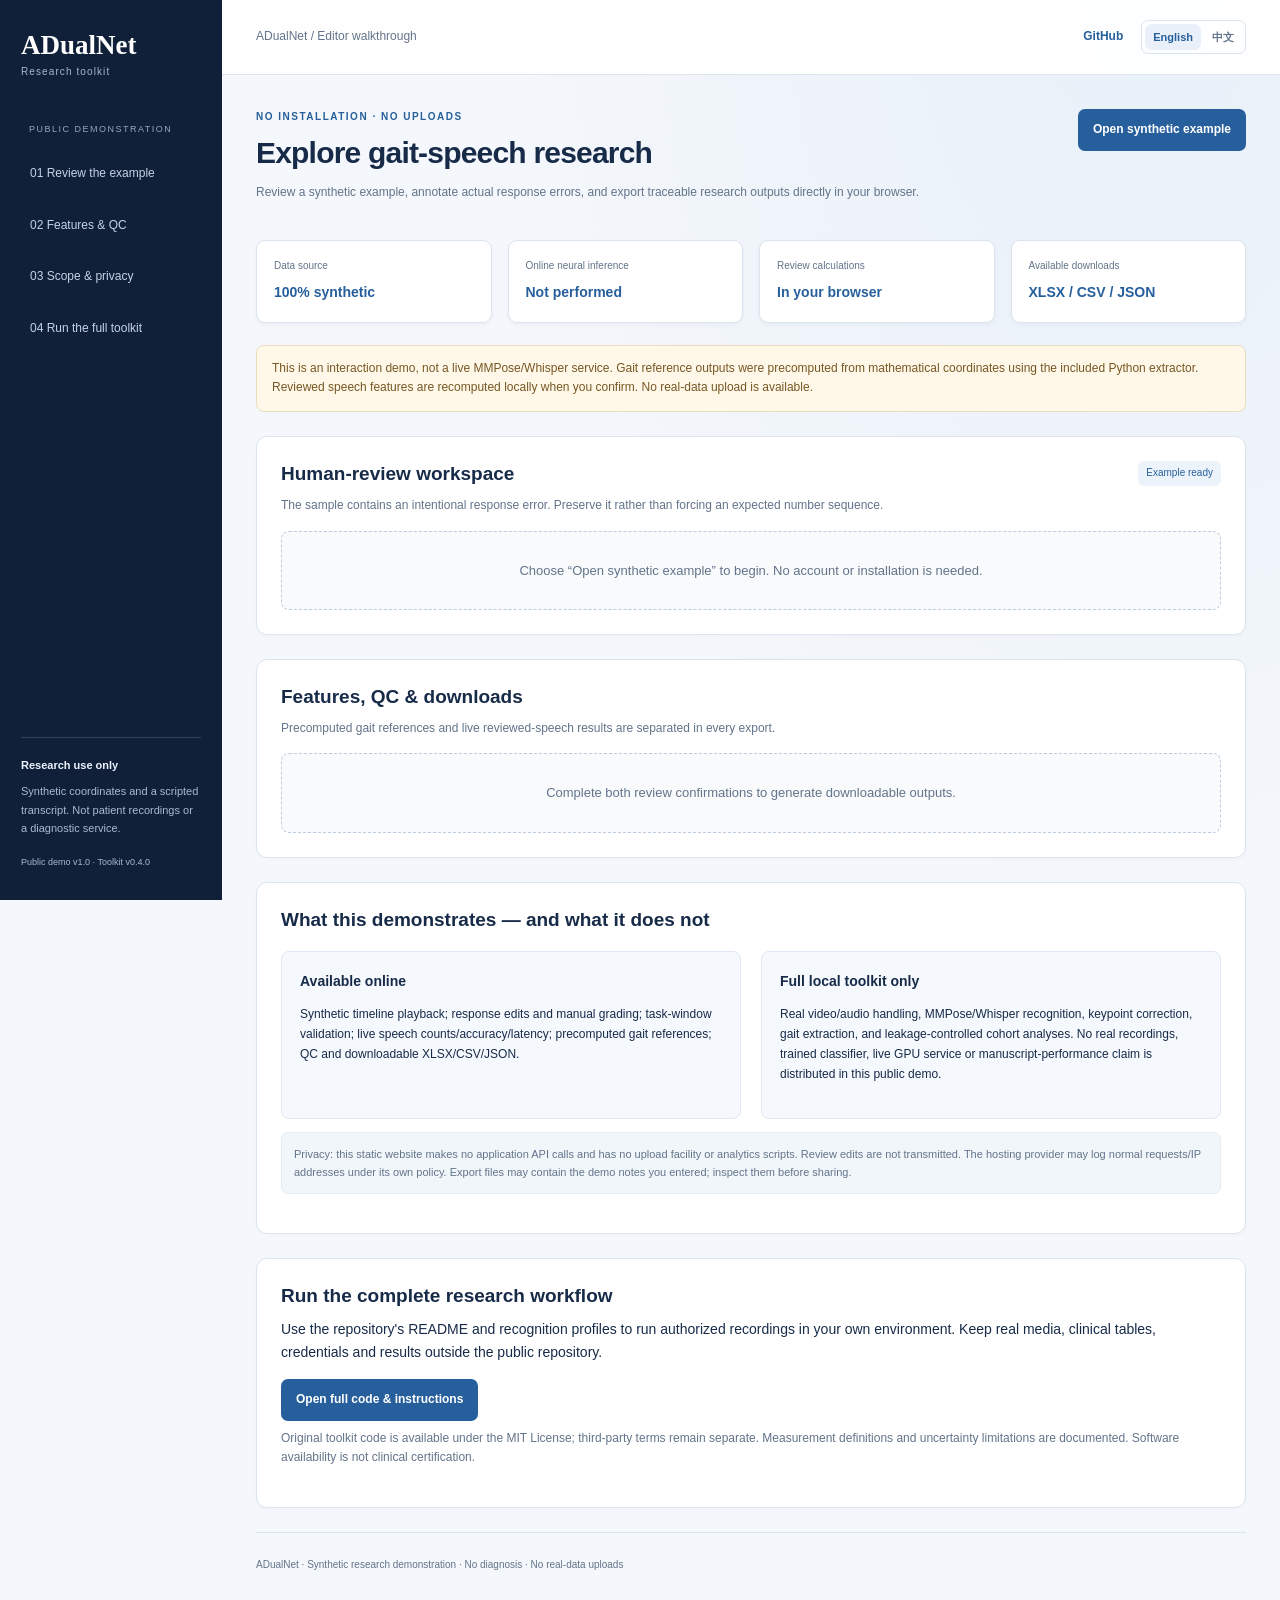
==== public_demo/index.html @ ec8fc20e "Publish ADualNet toolkit, synthetic web demo and MIT license" ====
<!doctype html>
<html lang="en">
<head>
<meta charset="utf-8"><meta name="viewport" content="width=device-width,initial-scale=1">
<meta name="description" content="ADualNet browser-only synthetic gait-speech review demonstration. No patient data, uploads or live neural inference.">
<meta http-equiv="Content-Security-Policy" content="default-src 'self'; script-src 'self'; style-src 'self'; connect-src 'none'; img-src 'self' data: blob:; media-src 'self' blob:; object-src 'none'; base-uri 'none'; form-action 'none'">
<meta name="referrer" content="no-referrer">
<title>ADualNet | Interactive Research Demo</title>
<link rel="stylesheet" href="./assets/demo.css?v=0.4.0">
</head>
<body>
<aside><a class="brand" href="#top">ADualNet<span>Research toolkit</span></a><div class="nav-caption" data-en="PUBLIC DEMONSTRATION" data-zh="公开在线演示">PUBLIC DEMONSTRATION</div>
<nav><a href="#review" data-en="01  Review the example" data-zh="01  核查示例">01  Review the example</a><a href="#results" data-en="02  Features & QC" data-zh="02  特征与 QC">02  Features & QC</a><a href="#scope" data-en="03  Scope & privacy" data-zh="03  范围与隐私">03  Scope & privacy</a><a href="#install" data-en="04  Run the full toolkit" data-zh="04  运行完整工具">04  Run the full toolkit</a></nav>
<div class="aside-note"><strong data-en="Research use only" data-zh="仅供科研">Research use only</strong><p data-en="Synthetic coordinates and a scripted transcript. Not patient recordings or a diagnostic service." data-zh="使用合成坐标与编写的转录脚本，不含患者录像，也不是诊断服务。">Synthetic coordinates and a scripted transcript. Not patient recordings or a diagnostic service.</p><small>Public demo v1.0 · Toolkit v0.4.0</small></div></aside>
<div class="shell" id="top"><header><span data-en="ADualNet / Editor walkthrough" data-zh="ADualNet / 编辑试用">ADualNet / Editor walkthrough</span><div class="header-actions"><a href="https://github.com/ran4love/gait-speech-analysis" target="_blank" rel="noopener noreferrer">GitHub</a><div class="languages"><button id="lang-en" type="button" aria-pressed="true">English</button><button id="lang-zh" type="button" aria-pressed="false">中文</button></div></div></header>
<main><div class="page-heading"><div><div class="eyebrow" data-en="NO INSTALLATION · NO UPLOADS" data-zh="无需安装 · 不上传数据">NO INSTALLATION · NO UPLOADS</div><h1 data-en="Explore gait-speech research" data-zh="体验步态与语音研究流程">Explore gait-speech research</h1><p data-en="Review a synthetic example, annotate actual response errors, and export traceable research outputs directly in your browser." data-zh="核查合成示例、标注回答错误，并直接在浏览器中导出可追溯的研究结果。">Review a synthetic example, annotate actual response errors, and export traceable research outputs directly in your browser.</p></div><button id="open-demo" type="button" data-en="Open synthetic example" data-zh="打开合成示例">Open synthetic example</button></div>
<div class="summary"><div><small data-en="Data source" data-zh="数据来源">Data source</small><strong data-en="100% synthetic" data-zh="100% 合成">100% synthetic</strong></div><div><small data-en="Online neural inference" data-zh="在线神经网络推理">Online neural inference</small><strong data-en="Not performed" data-zh="未执行">Not performed</strong></div><div><small data-en="Review calculations" data-zh="核查计算">Review calculations</small><strong data-en="In your browser" data-zh="在本浏览器中">In your browser</strong></div><div><small data-en="Available downloads" data-zh="下载格式">Available downloads</small><strong>XLSX / CSV / JSON</strong></div></div>
<div class="notice" data-en="This is an interaction demo, not a live MMPose/Whisper service. Gait reference outputs were precomputed from mathematical coordinates using the included Python extractor. Reviewed speech features are recomputed locally when you confirm. No real-data upload is available." data-zh="这是交互演示，不是实时 MMPose/Whisper 服务。步态参考结果由随附 Python 提取器针对数学合成坐标预计算；人工核查后的语音特征在确认时于本地浏览器重算。不提供真实数据上传。">This is an interaction demo, not a live MMPose/Whisper service. Gait reference outputs were precomputed from mathematical coordinates using the included Python extractor. Reviewed speech features are recomputed locally when you confirm. No real-data upload is available.</div>
<section id="review"><div class="section-head"><div><h2 data-en="Human-review workspace" data-zh="人工核查工作区">Human-review workspace</h2><p data-en="The sample contains an intentional response error. Preserve it rather than forcing an expected number sequence." data-zh="示例包含一次有意设置的回答错误。请保留真实错误，不要强制改成预期数列。">The sample contains an intentional response error. Preserve it rather than forcing an expected number sequence.</p></div><span id="review-state" role="status"></span></div>
<div id="review-placeholder" class="empty" data-en="Choose “Open synthetic example” to begin. No account or installation is needed." data-zh="点击“打开合成示例”开始，无需账户或安装。">Choose “Open synthetic example” to begin. No account or installation is needed.</div>
<div id="workspace" class="review-grid" hidden><div><h3 data-en="1. Inspect the synthetic motion" data-zh="1. 查看合成运动">1. Inspect the synthetic motion</h3><canvas id="pose-view" width="640" height="360" role="img" aria-label="Synthetic stick-figure animation with COCO-17 keypoints"></canvas><div class="playback"><button type="button" id="play" class="secondary" data-en="Play / pause" data-zh="播放 / 暂停">Play / pause</button><button type="button" id="back" class="secondary" data-en="−1 frame" data-zh="前一帧">−1 frame</button><button type="button" id="next" class="secondary" data-en="+1 frame" data-zh="后一帧">+1 frame</button><output id="clock"></output></div><label for="timeline" data-en="Synthetic timeline (seconds)" data-zh="合成时间轴（秒）">Synthetic timeline (seconds)</label><input id="timeline" type="range" min="0" max="11.9666666667" step="0.0333333333" value="0">
<div class="subtle" data-en="Illustrative animation, not recorded video or audio. One fixed synthetic track; gait window is fixed at 0–12 s. Keypoint editing and real recognition are available in the local toolkit, not in this public demo." data-zh="这是示意动画，不是真人录像或录音。仅一个固定合成轨迹；步态时间窗固定为 0–12 秒。关键点修正和真实识别需使用本地完整工具，公开演示不提供。">Illustrative animation, not recorded video or audio. One fixed synthetic track; gait window is fixed at 0–12 s. Keypoint editing and real recognition are available in the local toolkit, not in this public demo.</div>
<dl class="sample-details"><div><dt data-en="Example ID" data-zh="示例编号">Example ID</dt><dd>SYNTHETIC_PUBLIC_001</dd></div><div><dt data-en="Frames / rate" data-zh="帧数 / 帧率">Frames / rate</dt><dd>360 / 30 fps</dd></div><div><dt data-en="Scripted transcript" data-zh="编写的转录脚本">Scripted transcript</dt><dd>93 86 78 71</dd></div><div><dt data-en="Known distance" data-zh="实测距离">Known distance</dt><dd data-en="Not provided; no metric speed" data-zh="未提供，不计算米制速度">Not provided; no metric speed</dd></div></dl>
<label for="reviewer" data-en="Reviewer code (use a fictional code, not identifying information)" data-zh="核查者代码（请用虚构代码，不填写身份信息）">Reviewer code (use a fictional code, not identifying information)</label><input id="reviewer" type="text" maxlength="80" autocomplete="off" placeholder="DEMO_REVIEWER">
<label for="notes" data-en="Review notes (demo text only)" data-zh="核查备注（仅填写演示内容）">Review notes (demo text only)</label><textarea id="notes" maxlength="3000"></textarea>
<div class="privacy-inline" data-en="No patient data should be entered here. Edits stay in this tab's memory and are cleared on reload unless you download them. Language choice alone may be saved locally." data-zh="请勿输入患者数据。编辑内容仅保存在当前标签页内存中；刷新会清除，请先下载。只有语言偏好可能保存在本机。">No patient data should be entered here. Edits stay in this tab's memory and are cleared on reload unless you download them. Language choice alone may be saved locally.</div></div>
<div><h3 data-en="2. Review each participant response" data-zh="2. 逐条核对回答">2. Review each participant response</h3><p class="muted" data-en="A token is not necessarily one response. Edit, include/exclude, add or remove rows; explicitly grade every included response." data-zh="一个词不一定等于一次回答。可编辑、计入/排除、增删行；每个计入的回答均须明确评分。">A token is not necessarily one response. Edit, include/exclude, add or remove rows; explicitly grade every included response.</p>
<div class="two-fields"><div><label for="task-start" data-en="Speech task start (s)" data-zh="语音任务开始（秒）">Speech task start (s)</label><input id="task-start" type="number" min="0" max="12" step="0.01" value="0"></div><div><label for="task-end" data-en="Speech task end (s)" data-zh="语音任务结束（秒）">Speech task end (s)</label><input id="task-end" type="number" min="0" max="12" step="0.01" value="12"></div></div>
<label for="transcript" data-en="Corrected transcript (audit note; counts use response rows below)" data-zh="修正转录（仅为审计注释；计数使用下方回答行）">Corrected transcript (audit note; counts use response rows below)</label><textarea id="transcript" maxlength="3000"></textarea>
<div class="table-scroll"><table><thead><tr><th data-en="Include" data-zh="计入">Include</th><th data-en="Onset (s)" data-zh="起始秒">Onset (s)</th><th data-en="Response" data-zh="回答">Response</th><th data-en="Correctness" data-zh="正确性">Correctness</th><th data-en="Action" data-zh="操作">Action</th></tr></thead><tbody id="responses"></tbody></table></div>
<button id="add-response" type="button" class="secondary" data-en="Add a response" data-zh="增加回答">Add a response</button>
<label for="scoring-rule" data-en="Scoring rule (required)" data-zh="正确性规则（必填）">Scoring rule (required)</label><textarea id="scoring-rule" maxlength="3000"></textarea><details class="rule-help"><summary data-en="Example scoring convention" data-zh="评分规则示例">Example scoring convention</summary><p data-en="Starting at 100, judge each subtraction by seven relative to the preceding answer. In this scripted example 93 and 86 are correct, 78 is incorrect, and 71 follows 78 by seven. This is an example convention, not a mandatory clinical scoring rule." data-zh="从 100 开始，按前一次回答逐次减七：本脚本中 93、86 正确，78 错误，71 相对 78 减七为正确。这仅是演示约定，不是强制临床评分规则。">Starting at 100, judge each subtraction by seven relative to the preceding answer. In this scripted example 93 and 86 are correct, 78 is incorrect, and 71 follows 78 by seven. This is an example convention, not a mandatory clinical scoring rule.</p></details>
<label class="check"><input id="gait-confirm" type="checkbox"><span data-en="I reviewed the synthetic pose/timeline and understand that gait outputs are fixed, precomputed experimental references, not validated physiological measurements." data-zh="我已核对合成姿态与时间轴，并理解步态结果是固定预计算的实验性参考，不是经验证的生理测量。">I reviewed the synthetic pose/timeline and understand that gait outputs are fixed, precomputed experimental references, not validated physiological measurements.</span></label>
<label class="check"><input id="speech-confirm" type="checkbox"><span data-en="I reviewed task timing, response rows and correctness, and recorded the scoring rule." data-zh="我已核对任务时窗、回答行及正确性，并记录评分规则。">I reviewed task timing, response rows and correctness, and recorded the scoring rule.</span></label>
<div class="actions"><button id="generate" type="button" data-en="Confirm & generate demo outputs" data-zh="确认并生成演示结果">Confirm & generate demo outputs</button><button id="draft" type="button" class="secondary" data-en="Download review draft JSON" data-zh="下载核查草稿 JSON">Download review draft JSON</button></div><p id="review-message" role="status"></p></div></div></section>
<section id="results"><div class="section-head"><div><h2 data-en="Features, QC & downloads" data-zh="特征、QC 与下载">Features, QC & downloads</h2><p data-en="Precomputed gait references and live reviewed-speech results are separated in every export." data-zh="每份导出均区分预计算步态参考和实时重算的人工核查语音结果。">Precomputed gait references and live reviewed-speech results are separated in every export.</p></div></div><div id="results-empty" class="empty" data-en="Complete both review confirmations to generate downloadable outputs." data-zh="完成两项核查确认后可生成和下载结果。">Complete both review confirmations to generate downloadable outputs.</div>
<div id="result-content" hidden><div id="metric-summary" class="metric-summary"></div><p class="notice" data-en="Three contact-phase fields remain missing. Pixel-space displacement is not metric step length. Software QC or human confirmation does not establish clinical validity. No classifier is fitted or used here." data-zh="三项足接触相位指标保持缺失。像素位移不是米制步长。软件 QC 或人工确认不代表临床有效性。这里不拟合或调用分类器。">Three contact-phase fields remain missing. Pixel-space displacement is not metric step length. Software QC or human confirmation does not establish clinical validity. No classifier is fitted or used here.</p><div class="actions"><button id="download-xlsx" type="button" data-en="Download XLSX" data-zh="下载 XLSX">Download XLSX</button><button id="download-csv" type="button" class="secondary" data-en="Download feature CSV" data-zh="下载特征 CSV">Download feature CSV</button><button id="download-json" type="button" class="secondary" data-en="Download provenance JSON" data-zh="下载溯源 JSON">Download provenance JSON</button></div><div class="table-scroll"><table><thead><tr><th data-en="Domain" data-zh="特征域">Domain</th><th>Feature</th><th data-en="Value" data-zh="数值">Value</th><th data-en="Unit" data-zh="单位">Unit</th><th data-en="Source / status" data-zh="来源 / 状态">Source / status</th></tr></thead><tbody id="feature-rows"></tbody></table></div><details><summary data-en="QC and provenance" data-zh="QC 与溯源">QC and provenance</summary><pre id="qc-json"></pre></details></div></section>
<section id="scope"><h2 data-en="What this demonstrates — and what it does not" data-zh="演示了什么，以及没有演示什么">What this demonstrates — and what it does not</h2><div class="scope-grid"><article><h3 data-en="Available online" data-zh="在线可操作">Available online</h3><p data-en="Synthetic timeline playback; response edits and manual grading; task-window validation; live speech counts/accuracy/latency; precomputed gait references; QC and downloadable XLSX/CSV/JSON." data-zh="合成时间轴回放、回答编辑与人工评分、任务时窗校验、实时语音计数/正确率/延迟、预计算步态参考、QC 与 XLSX/CSV/JSON 下载。">Synthetic timeline playback; response edits and manual grading; task-window validation; live speech counts/accuracy/latency; precomputed gait references; QC and downloadable XLSX/CSV/JSON.</p></article><article><h3 data-en="Full local toolkit only" data-zh="仅完整本地工具提供">Full local toolkit only</h3><p data-en="Real video/audio handling, MMPose/Whisper recognition, keypoint correction, gait extraction, and leakage-controlled cohort analyses. No real recordings, trained classifier, live GPU service or manuscript-performance claim is distributed in this public demo." data-zh="真实视听处理、MMPose/Whisper 识别、关键点修正、步态提取及无泄漏队列分析。公开演示不包含真实录像、已训练分类器或实时 GPU 服务，也不代表论文性能。">Real video/audio handling, MMPose/Whisper recognition, keypoint correction, gait extraction, and leakage-controlled cohort analyses. No real recordings, trained classifier, live GPU service or manuscript-performance claim is distributed in this public demo.</p></article></div><p class="privacy-inline" data-en="Privacy: this static website makes no application API calls and has no upload facility or analytics scripts. Review edits are not transmitted. The hosting provider may log normal requests/IP addresses under its own policy. Export files may contain the demo notes you entered; inspect them before sharing." data-zh="隐私：本站为静态网页，不调用应用 API，无上传入口和分析追踪脚本；核查编辑不被传输。托管服务商可能按其政策记录普通访问/IP。导出可能包含您填写的演示备注，分享前请检查。">Privacy: this static website makes no application API calls and has no upload facility or analytics scripts. Review edits are not transmitted. The hosting provider may log normal requests/IP addresses under its own policy. Export files may contain the demo notes you entered; inspect them before sharing.</p></section>
<section id="install"><h2 data-en="Run the complete research workflow" data-zh="运行完整研究流程">Run the complete research workflow</h2><p data-en="Use the repository's README and recognition profiles to run authorized recordings in your own environment. Keep real media, clinical tables, credentials and results outside the public repository." data-zh="根据仓库 README 和识别配置，在自己的环境处理获授权录像。真实视听、临床表、凭据和结果均不得上传公开仓库。">Use the repository's README and recognition profiles to run authorized recordings in your own environment. Keep real media, clinical tables, credentials and results outside the public repository.</p><a class="button-link" href="https://github.com/ran4love/gait-speech-analysis#readme" target="_blank" rel="noopener noreferrer" data-en="Open full code & instructions" data-zh="打开完整代码与说明">Open full code & instructions</a><p class="muted" data-en="Original toolkit code is available under the MIT License; third-party terms remain separate. Measurement definitions and uncertainty limitations are documented. Software availability is not clinical certification." data-zh="原创工具代码采用 MIT 许可证，第三方条款独立适用。测量定义与不确定性边界另有说明；软件公开不代表临床认证。">Original toolkit code is available under the MIT License; third-party terms remain separate. Measurement definitions and uncertainty limitations are documented. Software availability is not clinical certification.</p></section>
<footer>ADualNet · Synthetic research demonstration · No diagnosis · No real-data uploads</footer>
</main></div>
<script src="./assets/fixture.js?v=0.4.0"></script><script src="./assets/core.js?v=0.4.0"></script><script src="./assets/xlsx.js?v=0.4.0"></script><script src="./assets/demo.js?v=0.4.0"></script>
</body></html>
---- public_demo/assets/demo.css ----
:root{--navy:#102038;--ink:#172b49;--muted:#63748a;--blue:#265f9c;--border:#dce4ed;--light:#f4f7fb}*{box-sizing:border-box}html{scroll-behavior:smooth;scroll-padding-top:20px}body{margin:0;background:radial-gradient(ellipse at 90% 0,#e8f0f9,transparent 40%),var(--light);color:var(--ink);font:14px/1.65 'Avenir Next','Trebuchet MS','PingFang SC',sans-serif}button,input,textarea,select{font:inherit}a{color:var(--blue)}[hidden]{display:none!important}aside{position:fixed;inset:0 auto 0 0;width:222px;padding:30px 21px;background:var(--navy);color:white;display:flex;flex-direction:column}.brand{font:700 27px Georgia,serif;text-decoration:none;color:white}.brand span{display:block;font:10px 'Trebuchet MS',sans-serif;color:#a4b8d1;letter-spacing:1.1px;margin-top:5px}.nav-caption{font-size:9px;letter-spacing:1.5px;color:#92a8c5;margin:45px 8px 15px}nav{display:grid;gap:8px}nav a{padding:12px 9px;color:#c4d3e7;text-decoration:none;border-radius:7px;font-size:12px}nav a:hover{background:#243e63;color:white}.aside-note{margin-top:auto;color:#a7bbd4;font-size:11px;border-top:1px solid #2d405b;padding-top:18px}.aside-note strong{color:#edf4ff}.aside-note small{font-size:9px}.shell{margin-left:222px}header{display:flex;align-items:center;justify-content:space-between;gap:15px;padding:20px 34px;background:#ffffffee;border-bottom:1px solid var(--border);font-size:12px;color:var(--muted)}.header-actions{display:flex;align-items:center;gap:18px}.header-actions>a{text-decoration:none;font-weight:650}.languages{border:1px solid var(--border);padding:3px;display:flex;gap:3px;border-radius:7px}.languages button{background:white;color:var(--muted);padding:4px 8px;border:0;font-size:11px}.languages button[aria-pressed=true]{background:#e9f0fa;color:var(--blue)}main{max-width:1390px;padding:34px;margin:auto}.page-heading{display:flex;align-items:flex-start;justify-content:space-between;gap:22px}.page-heading>div{max-width:730px}.eyebrow{color:var(--blue);font-size:10px;letter-spacing:1.5px;font-weight:650}h1{font-size:30px;letter-spacing:-.8px;line-height:1.25;margin:8px 0 12px}h2{font-size:19px;line-height:1.4;margin:0 0 7px}h3{font-size:14px;margin:0 0 12px}p{margin:8px 0 15px}.page-heading p,.section-head p,.muted{color:var(--muted);font-size:12px}button,.button-link{background:var(--blue);color:white;border:1px solid transparent;padding:10px 14px;border-radius:7px;font-size:12px;font-weight:650;cursor:pointer;text-decoration:none;display:inline-block}button:hover{background:#1a487c}button.secondary{background:white;border:1px solid var(--border);color:var(--ink)}button.secondary:hover{background:#edf3fa}button:disabled{opacity:.5;cursor:not-allowed}button:focus-visible,a:focus-visible,summary:focus-visible{outline:3px solid #4897ea;outline-offset:4px}.summary{display:grid;grid-template-columns:repeat(4,minmax(0,1fr));gap:16px;margin:22px 0}.summary>div{border:1px solid var(--border);background:white;box-shadow:0 2px 4px #1739560b;border-radius:9px;padding:17px}.summary small{display:block;font-size:10px;color:var(--muted);margin-bottom:7px}.summary strong{font-size:14px;color:var(--blue)}.notice{font-size:12px;border:1px solid #eadcbf;background:#fff8e9;border-radius:8px;padding:13px 15px;color:#775723;margin:18px 0}section{border:1px solid var(--border);background:white;border-radius:11px;padding:24px;margin-top:24px;min-width:0;box-shadow:0 2px 4px #17395605}.section-head{display:flex;justify-content:space-between;gap:15px;align-items:flex-start}.section-head>div{max-width:850px}#review-state{font-size:10px;white-space:nowrap;padding:4px 8px;background:#edf3fa;border-radius:6px;color:var(--blue)}.empty{font-size:13px;color:var(--muted);border:1px dashed #bfccdc;background:#f8fafc;border-radius:8px;padding:28px;text-align:center}.review-grid{display:grid;grid-template-columns:minmax(0,1fr) minmax(0,1fr);gap:25px;margin-top:15px}.review-grid>div{min-width:0}.review-grid canvas{display:block;max-width:100%;width:100%;height:auto;border-radius:8px;background:#102038}.playback{display:flex;align-items:center;gap:6px;flex-wrap:wrap;margin-top:10px}.playback button{font-size:10px;padding:7px 9px}.playback output{font-size:11px;color:var(--muted);margin-left:auto}label{display:block;font-size:11px;font-weight:650;color:#3f5772;margin:14px 0 6px}input,select,textarea{padding:9px 10px;color:var(--ink);border:1px solid #d0dce8;border-radius:6px;background:white;max-width:100%;min-width:0}input,textarea{width:100%}input:focus,textarea:focus,select:focus{outline:2px solid #e4effc;border-color:#6d9cc9}input[type=range]{padding:0;accent-color:var(--blue)}input[type=checkbox]{width:15px;height:15px;accent-color:var(--blue)}textarea{min-height:84px;resize:vertical}.subtle,.privacy-inline{font-size:11px;color:var(--muted);background:#f1f6fb;border:1px solid #e4ecf4;border-radius:7px;padding:12px;margin-top:13px}.sample-details{display:grid;grid-template-columns:1fr 1fr;gap:14px;border-bottom:1px solid var(--border);padding-bottom:16px;margin-top:17px}.sample-details div{min-width:0}dt{font-size:10px;color:var(--muted)}dd{margin:3px 0 0;font-size:11px;font-weight:600;overflow-wrap:anywhere}.two-fields{display:grid;grid-template-columns:1fr 1fr;gap:14px}.table-scroll{overflow:auto;border:1px solid var(--border);border-radius:7px;margin:15px 0}table{width:100%;border-collapse:collapse;font-size:11px}th{text-align:left;padding:9px;background:#f2f6fb;color:#506985;white-space:nowrap}td{padding:8px;border-top:1px solid #e5ebf2;vertical-align:top;overflow-wrap:anywhere}.table-scroll input[type=number]{width:70px}.table-scroll input[type=text]{width:96px}.table-scroll select{font-size:11px;padding:8px 5px;width:104px}.row-actions{display:flex;gap:4px}.row-actions button{font-size:10px;padding:6px}.check{display:flex;gap:9px;align-items:flex-start;line-height:1.6;font-weight:400;margin-top:15px}.check input{flex-shrink:0;margin-top:3px}.actions{display:flex;gap:9px;flex-wrap:wrap;margin:16px 0}.rule-help{font-size:11px;color:var(--muted);margin-top:10px}.rule-help summary{cursor:pointer;color:var(--blue)}#review-message{font-size:12px;min-height:20px}#review-message.error{color:#a33c3c}#review-message.success{color:#267361}.metric-summary{display:grid;grid-template-columns:repeat(3,minmax(0,1fr));gap:12px}.metric-summary div{border:1px solid var(--border);padding:12px;border-radius:7px;background:#f6f9fd}.metric-summary small{font-size:10px;display:block;color:var(--muted)}.metric-summary strong{display:block;color:var(--blue);font-size:21px}.source-note{font-size:10px;display:block;color:var(--muted);max-width:320px}.missing{color:#8c6232}.scope-grid{display:grid;grid-template-columns:1fr 1fr;gap:20px;margin-top:18px}.scope-grid article{border:1px solid #e0e9f3;background:#f5f8fc;padding:18px;border-radius:8px}.scope-grid p{font-size:12px}details pre{max-height:300px;overflow:auto;font:10px/1.7 Consolas,monospace;background:#152a43;color:#d5e7fa;padding:14px;border-radius:6px;white-space:pre-wrap;overflow-wrap:anywhere}details summary{cursor:pointer;font-size:12px}footer{font-size:10px;color:var(--muted);padding-top:24px;margin-top:24px;border-top:1px solid var(--border)}@media(prefers-reduced-motion:reduce){html{scroll-behavior:auto}}@media(max-width:1150px){aside{width:195px;padding-inline:15px}.shell{margin-left:195px}main{padding:27px}.review-grid{grid-template-columns:minmax(0,1fr)}.page-heading{display:block}.page-heading>button{margin:6px 0}.summary{gap:10px}.summary>div{padding:14px}.summary strong{font-size:12px}}@media(max-width:760px){aside{position:static;width:100%;padding:19px 20px}.brand{font-size:25px}.brand span{display:inline;font-size:9px;margin-left:12px}.nav-caption,.aside-note{display:none}nav{display:grid;grid-template-columns:1fr 1fr;gap:4px;margin-top:13px}nav a{padding:8px;font-size:11px}.shell{margin:0}header{padding:14px 19px;gap:8px;font-size:10px}.header-actions{gap:10px}main{padding:24px 18px}.summary{grid-template-columns:1fr 1fr;gap:12px}.summary strong{font-size:13px}h1{font-size:27px}.scope-grid{grid-template-columns:1fr}section{padding:20px}.section-head{display:block}#review-state{display:inline-block;margin-bottom:15px}.sample-details{grid-template-columns:1fr}.metric-summary{gap:8px}.metric-summary strong{font-size:18px}.metric-summary div{padding:10px}.table-scroll{max-width:100%}.actions>button{flex:1 1 auto}.two-fields{gap:9px}}
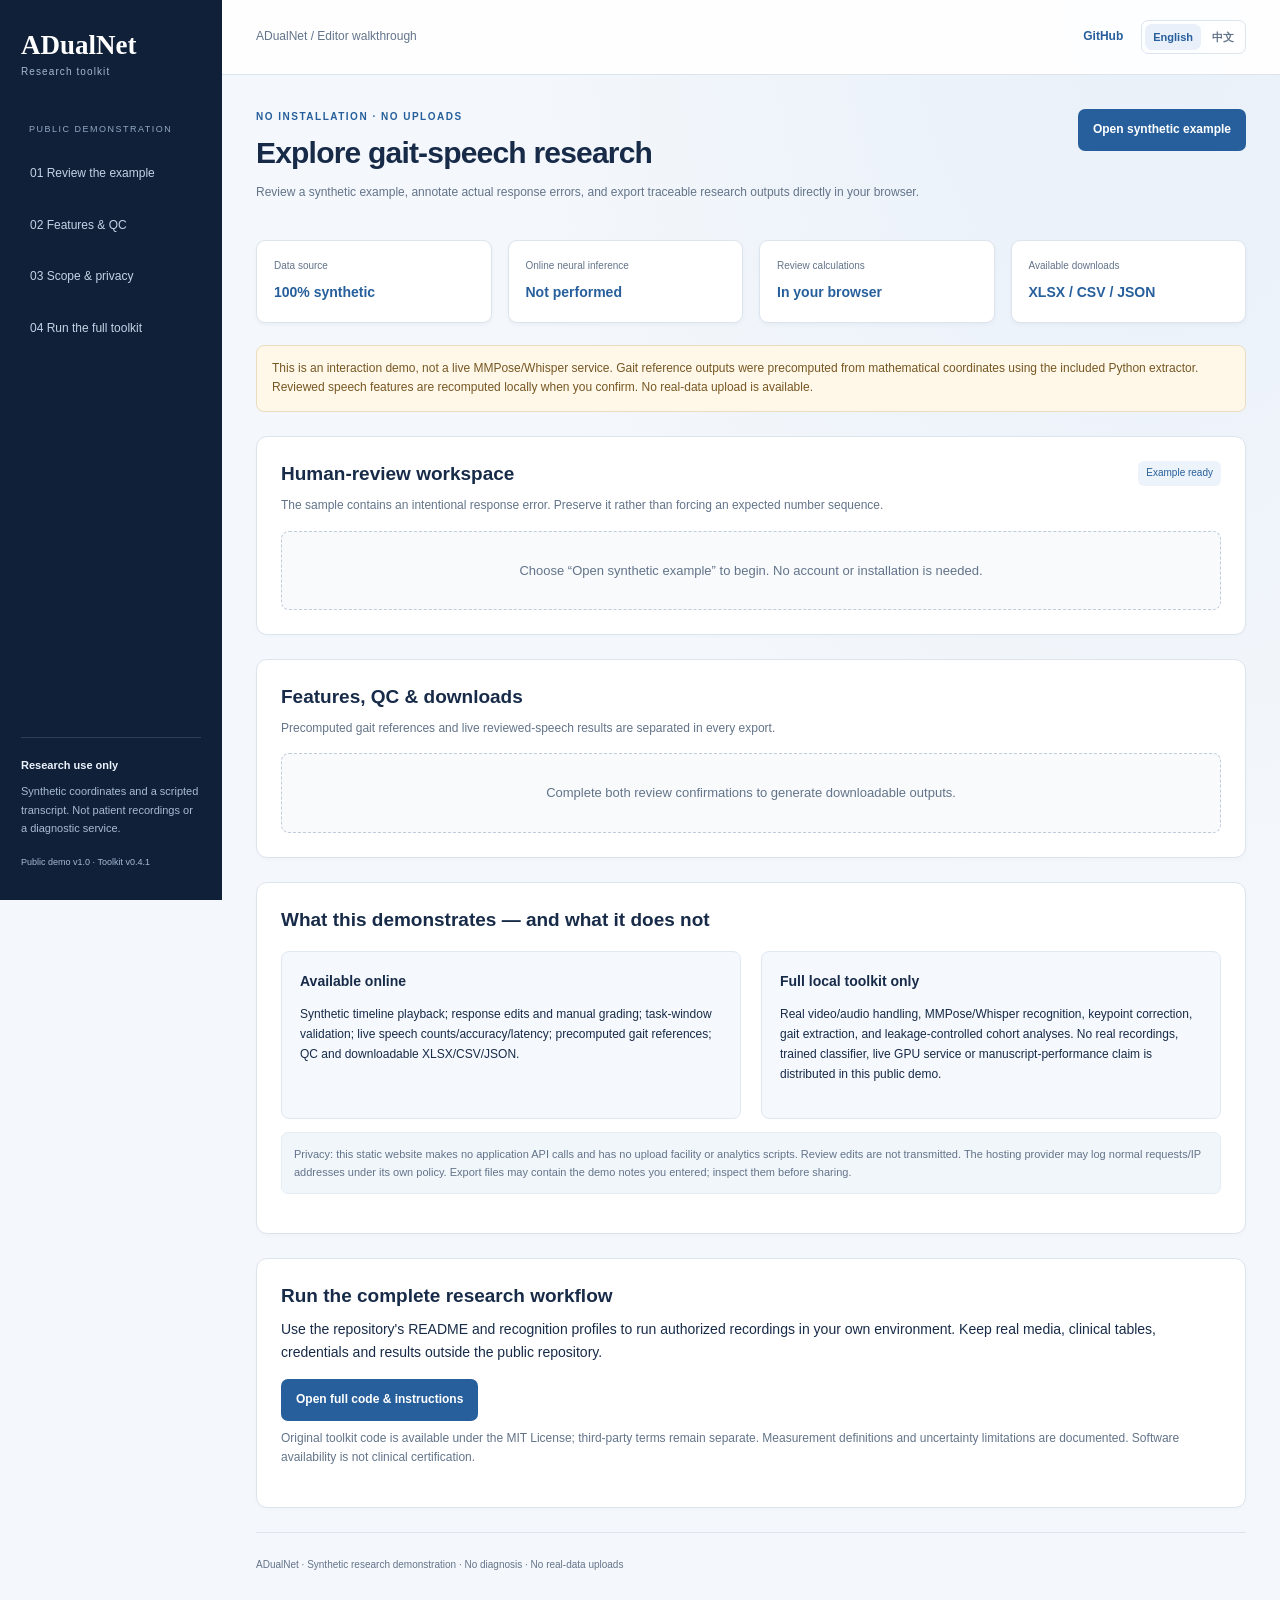
==== commit 34866141: "Fix narrow review action layout and version web assets" ====
--- a/public_demo/index.html
+++ b/public_demo/index.html
@@ -6,12 +6,12 @@
 <meta http-equiv="Content-Security-Policy" content="default-src 'self'; script-src 'self'; style-src 'self'; connect-src 'none'; img-src 'self' data: blob:; media-src 'self' blob:; object-src 'none'; base-uri 'none'; form-action 'none'">
 <meta name="referrer" content="no-referrer">
 <title>ADualNet | Interactive Research Demo</title>
-<link rel="stylesheet" href="./assets/demo.css?v=0.4.0">
+<link rel="stylesheet" href="./assets/demo.css?v=0.4.1">
 </head>
 <body>
 <aside><a class="brand" href="#top">ADualNet<span>Research toolkit</span></a><div class="nav-caption" data-en="PUBLIC DEMONSTRATION" data-zh="公开在线演示">PUBLIC DEMONSTRATION</div>
 <nav><a href="#review" data-en="01  Review the example" data-zh="01  核查示例">01  Review the example</a><a href="#results" data-en="02  Features & QC" data-zh="02  特征与 QC">02  Features & QC</a><a href="#scope" data-en="03  Scope & privacy" data-zh="03  范围与隐私">03  Scope & privacy</a><a href="#install" data-en="04  Run the full toolkit" data-zh="04  运行完整工具">04  Run the full toolkit</a></nav>
-<div class="aside-note"><strong data-en="Research use only" data-zh="仅供科研">Research use only</strong><p data-en="Synthetic coordinates and a scripted transcript. Not patient recordings or a diagnostic service." data-zh="使用合成坐标与编写的转录脚本，不含患者录像，也不是诊断服务。">Synthetic coordinates and a scripted transcript. Not patient recordings or a diagnostic service.</p><small>Public demo v1.0 · Toolkit v0.4.0</small></div></aside>
+<div class="aside-note"><strong data-en="Research use only" data-zh="仅供科研">Research use only</strong><p data-en="Synthetic coordinates and a scripted transcript. Not patient recordings or a diagnostic service." data-zh="使用合成坐标与编写的转录脚本，不含患者录像，也不是诊断服务。">Synthetic coordinates and a scripted transcript. Not patient recordings or a diagnostic service.</p><small>Public demo v1.0 · Toolkit v0.4.1</small></div></aside>
 <div class="shell" id="top"><header><span data-en="ADualNet / Editor walkthrough" data-zh="ADualNet / 编辑试用">ADualNet / Editor walkthrough</span><div class="header-actions"><a href="https://github.com/ran4love/gait-speech-analysis" target="_blank" rel="noopener noreferrer">GitHub</a><div class="languages"><button id="lang-en" type="button" aria-pressed="true">English</button><button id="lang-zh" type="button" aria-pressed="false">中文</button></div></div></header>
 <main><div class="page-heading"><div><div class="eyebrow" data-en="NO INSTALLATION · NO UPLOADS" data-zh="无需安装 · 不上传数据">NO INSTALLATION · NO UPLOADS</div><h1 data-en="Explore gait-speech research" data-zh="体验步态与语音研究流程">Explore gait-speech research</h1><p data-en="Review a synthetic example, annotate actual response errors, and export traceable research outputs directly in your browser." data-zh="核查合成示例、标注回答错误，并直接在浏览器中导出可追溯的研究结果。">Review a synthetic example, annotate actual response errors, and export traceable research outputs directly in your browser.</p></div><button id="open-demo" type="button" data-en="Open synthetic example" data-zh="打开合成示例">Open synthetic example</button></div>
 <div class="summary"><div><small data-en="Data source" data-zh="数据来源">Data source</small><strong data-en="100% synthetic" data-zh="100% 合成">100% synthetic</strong></div><div><small data-en="Online neural inference" data-zh="在线神经网络推理">Online neural inference</small><strong data-en="Not performed" data-zh="未执行">Not performed</strong></div><div><small data-en="Review calculations" data-zh="核查计算">Review calculations</small><strong data-en="In your browser" data-zh="在本浏览器中">In your browser</strong></div><div><small data-en="Available downloads" data-zh="下载格式">Available downloads</small><strong>XLSX / CSV / JSON</strong></div></div>
@@ -39,5 +39,5 @@
 <section id="install"><h2 data-en="Run the complete research workflow" data-zh="运行完整研究流程">Run the complete research workflow</h2><p data-en="Use the repository's README and recognition profiles to run authorized recordings in your own environment. Keep real media, clinical tables, credentials and results outside the public repository." data-zh="根据仓库 README 和识别配置，在自己的环境处理获授权录像。真实视听、临床表、凭据和结果均不得上传公开仓库。">Use the repository's README and recognition profiles to run authorized recordings in your own environment. Keep real media, clinical tables, credentials and results outside the public repository.</p><a class="button-link" href="https://github.com/ran4love/gait-speech-analysis#readme" target="_blank" rel="noopener noreferrer" data-en="Open full code & instructions" data-zh="打开完整代码与说明">Open full code & instructions</a><p class="muted" data-en="Original toolkit code is available under the MIT License; third-party terms remain separate. Measurement definitions and uncertainty limitations are documented. Software availability is not clinical certification." data-zh="原创工具代码采用 MIT 许可证，第三方条款独立适用。测量定义与不确定性边界另有说明；软件公开不代表临床认证。">Original toolkit code is available under the MIT License; third-party terms remain separate. Measurement definitions and uncertainty limitations are documented. Software availability is not clinical certification.</p></section>
 <footer>ADualNet · Synthetic research demonstration · No diagnosis · No real-data uploads</footer>
 </main></div>
-<script src="./assets/fixture.js?v=0.4.0"></script><script src="./assets/core.js?v=0.4.0"></script><script src="./assets/xlsx.js?v=0.4.0"></script><script src="./assets/demo.js?v=0.4.0"></script>
+<script src="./assets/fixture.js?v=0.4.1"></script><script src="./assets/core.js?v=0.4.1"></script><script src="./assets/xlsx.js?v=0.4.1"></script><script src="./assets/demo.js?v=0.4.1"></script>
 </body></html>
--- a/public_demo/assets/demo.css
+++ b/public_demo/assets/demo.css
@@ -1 +1 @@
-:root{--navy:#102038;--ink:#172b49;--muted:#63748a;--blue:#265f9c;--border:#dce4ed;--light:#f4f7fb}*{box-sizing:border-box}html{scroll-behavior:smooth;scroll-padding-top:20px}body{margin:0;background:radial-gradient(ellipse at 90% 0,#e8f0f9,transparent 40%),var(--light);color:var(--ink);font:14px/1.65 'Avenir Next','Trebuchet MS','PingFang SC',sans-serif}button,input,textarea,select{font:inherit}a{color:var(--blue)}[hidden]{display:none!important}aside{position:fixed;inset:0 auto 0 0;width:222px;padding:30px 21px;background:var(--navy);color:white;display:flex;flex-direction:column}.brand{font:700 27px Georgia,serif;text-decoration:none;color:white}.brand span{display:block;font:10px 'Trebuchet MS',sans-serif;color:#a4b8d1;letter-spacing:1.1px;margin-top:5px}.nav-caption{font-size:9px;letter-spacing:1.5px;color:#92a8c5;margin:45px 8px 15px}nav{display:grid;gap:8px}nav a{padding:12px 9px;color:#c4d3e7;text-decoration:none;border-radius:7px;font-size:12px}nav a:hover{background:#243e63;color:white}.aside-note{margin-top:auto;color:#a7bbd4;font-size:11px;border-top:1px solid #2d405b;padding-top:18px}.aside-note strong{color:#edf4ff}.aside-note small{font-size:9px}.shell{margin-left:222px}header{display:flex;align-items:center;justify-content:space-between;gap:15px;padding:20px 34px;background:#ffffffee;border-bottom:1px solid var(--border);font-size:12px;color:var(--muted)}.header-actions{display:flex;align-items:center;gap:18px}.header-actions>a{text-decoration:none;font-weight:650}.languages{border:1px solid var(--border);padding:3px;display:flex;gap:3px;border-radius:7px}.languages button{background:white;color:var(--muted);padding:4px 8px;border:0;font-size:11px}.languages button[aria-pressed=true]{background:#e9f0fa;color:var(--blue)}main{max-width:1390px;padding:34px;margin:auto}.page-heading{display:flex;align-items:flex-start;justify-content:space-between;gap:22px}.page-heading>div{max-width:730px}.eyebrow{color:var(--blue);font-size:10px;letter-spacing:1.5px;font-weight:650}h1{font-size:30px;letter-spacing:-.8px;line-height:1.25;margin:8px 0 12px}h2{font-size:19px;line-height:1.4;margin:0 0 7px}h3{font-size:14px;margin:0 0 12px}p{margin:8px 0 15px}.page-heading p,.section-head p,.muted{color:var(--muted);font-size:12px}button,.button-link{background:var(--blue);color:white;border:1px solid transparent;padding:10px 14px;border-radius:7px;font-size:12px;font-weight:650;cursor:pointer;text-decoration:none;display:inline-block}button:hover{background:#1a487c}button.secondary{background:white;border:1px solid var(--border);color:var(--ink)}button.secondary:hover{background:#edf3fa}button:disabled{opacity:.5;cursor:not-allowed}button:focus-visible,a:focus-visible,summary:focus-visible{outline:3px solid #4897ea;outline-offset:4px}.summary{display:grid;grid-template-columns:repeat(4,minmax(0,1fr));gap:16px;margin:22px 0}.summary>div{border:1px solid var(--border);background:white;box-shadow:0 2px 4px #1739560b;border-radius:9px;padding:17px}.summary small{display:block;font-size:10px;color:var(--muted);margin-bottom:7px}.summary strong{font-size:14px;color:var(--blue)}.notice{font-size:12px;border:1px solid #eadcbf;background:#fff8e9;border-radius:8px;padding:13px 15px;color:#775723;margin:18px 0}section{border:1px solid var(--border);background:white;border-radius:11px;padding:24px;margin-top:24px;min-width:0;box-shadow:0 2px 4px #17395605}.section-head{display:flex;justify-content:space-between;gap:15px;align-items:flex-start}.section-head>div{max-width:850px}#review-state{font-size:10px;white-space:nowrap;padding:4px 8px;background:#edf3fa;border-radius:6px;color:var(--blue)}.empty{font-size:13px;color:var(--muted);border:1px dashed #bfccdc;background:#f8fafc;border-radius:8px;padding:28px;text-align:center}.review-grid{display:grid;grid-template-columns:minmax(0,1fr) minmax(0,1fr);gap:25px;margin-top:15px}.review-grid>div{min-width:0}.review-grid canvas{display:block;max-width:100%;width:100%;height:auto;border-radius:8px;background:#102038}.playback{display:flex;align-items:center;gap:6px;flex-wrap:wrap;margin-top:10px}.playback button{font-size:10px;padding:7px 9px}.playback output{font-size:11px;color:var(--muted);margin-left:auto}label{display:block;font-size:11px;font-weight:650;color:#3f5772;margin:14px 0 6px}input,select,textarea{padding:9px 10px;color:var(--ink);border:1px solid #d0dce8;border-radius:6px;background:white;max-width:100%;min-width:0}input,textarea{width:100%}input:focus,textarea:focus,select:focus{outline:2px solid #e4effc;border-color:#6d9cc9}input[type=range]{padding:0;accent-color:var(--blue)}input[type=checkbox]{width:15px;height:15px;accent-color:var(--blue)}textarea{min-height:84px;resize:vertical}.subtle,.privacy-inline{font-size:11px;color:var(--muted);background:#f1f6fb;border:1px solid #e4ecf4;border-radius:7px;padding:12px;margin-top:13px}.sample-details{display:grid;grid-template-columns:1fr 1fr;gap:14px;border-bottom:1px solid var(--border);padding-bottom:16px;margin-top:17px}.sample-details div{min-width:0}dt{font-size:10px;color:var(--muted)}dd{margin:3px 0 0;font-size:11px;font-weight:600;overflow-wrap:anywhere}.two-fields{display:grid;grid-template-columns:1fr 1fr;gap:14px}.table-scroll{overflow:auto;border:1px solid var(--border);border-radius:7px;margin:15px 0}table{width:100%;border-collapse:collapse;font-size:11px}th{text-align:left;padding:9px;background:#f2f6fb;color:#506985;white-space:nowrap}td{padding:8px;border-top:1px solid #e5ebf2;vertical-align:top;overflow-wrap:anywhere}.table-scroll input[type=number]{width:70px}.table-scroll input[type=text]{width:96px}.table-scroll select{font-size:11px;padding:8px 5px;width:104px}.row-actions{display:flex;gap:4px}.row-actions button{font-size:10px;padding:6px}.check{display:flex;gap:9px;align-items:flex-start;line-height:1.6;font-weight:400;margin-top:15px}.check input{flex-shrink:0;margin-top:3px}.actions{display:flex;gap:9px;flex-wrap:wrap;margin:16px 0}.rule-help{font-size:11px;color:var(--muted);margin-top:10px}.rule-help summary{cursor:pointer;color:var(--blue)}#review-message{font-size:12px;min-height:20px}#review-message.error{color:#a33c3c}#review-message.success{color:#267361}.metric-summary{display:grid;grid-template-columns:repeat(3,minmax(0,1fr));gap:12px}.metric-summary div{border:1px solid var(--border);padding:12px;border-radius:7px;background:#f6f9fd}.metric-summary small{font-size:10px;display:block;color:var(--muted)}.metric-summary strong{display:block;color:var(--blue);font-size:21px}.source-note{font-size:10px;display:block;color:var(--muted);max-width:320px}.missing{color:#8c6232}.scope-grid{display:grid;grid-template-columns:1fr 1fr;gap:20px;margin-top:18px}.scope-grid article{border:1px solid #e0e9f3;background:#f5f8fc;padding:18px;border-radius:8px}.scope-grid p{font-size:12px}details pre{max-height:300px;overflow:auto;font:10px/1.7 Consolas,monospace;background:#152a43;color:#d5e7fa;padding:14px;border-radius:6px;white-space:pre-wrap;overflow-wrap:anywhere}details summary{cursor:pointer;font-size:12px}footer{font-size:10px;color:var(--muted);padding-top:24px;margin-top:24px;border-top:1px solid var(--border)}@media(prefers-reduced-motion:reduce){html{scroll-behavior:auto}}@media(max-width:1150px){aside{width:195px;padding-inline:15px}.shell{margin-left:195px}main{padding:27px}.review-grid{grid-template-columns:minmax(0,1fr)}.page-heading{display:block}.page-heading>button{margin:6px 0}.summary{gap:10px}.summary>div{padding:14px}.summary strong{font-size:12px}}@media(max-width:760px){aside{position:static;width:100%;padding:19px 20px}.brand{font-size:25px}.brand span{display:inline;font-size:9px;margin-left:12px}.nav-caption,.aside-note{display:none}nav{display:grid;grid-template-columns:1fr 1fr;gap:4px;margin-top:13px}nav a{padding:8px;font-size:11px}.shell{margin:0}header{padding:14px 19px;gap:8px;font-size:10px}.header-actions{gap:10px}main{padding:24px 18px}.summary{grid-template-columns:1fr 1fr;gap:12px}.summary strong{font-size:13px}h1{font-size:27px}.scope-grid{grid-template-columns:1fr}section{padding:20px}.section-head{display:block}#review-state{display:inline-block;margin-bottom:15px}.sample-details{grid-template-columns:1fr}.metric-summary{gap:8px}.metric-summary strong{font-size:18px}.metric-summary div{padding:10px}.table-scroll{max-width:100%}.actions>button{flex:1 1 auto}.two-fields{gap:9px}}
+:root{--navy:#102038;--ink:#172b49;--muted:#63748a;--blue:#265f9c;--border:#dce4ed;--light:#f4f7fb}*{box-sizing:border-box}html{scroll-behavior:smooth;scroll-padding-top:20px}body{margin:0;background:radial-gradient(ellipse at 90% 0,#e8f0f9,transparent 40%),var(--light);color:var(--ink);font:14px/1.65 'Avenir Next','Trebuchet MS','PingFang SC',sans-serif}button,input,textarea,select{font:inherit}a{color:var(--blue)}[hidden]{display:none!important}aside{position:fixed;inset:0 auto 0 0;width:222px;padding:30px 21px;background:var(--navy);color:white;display:flex;flex-direction:column}.brand{font:700 27px Georgia,serif;text-decoration:none;color:white}.brand span{display:block;font:10px 'Trebuchet MS',sans-serif;color:#a4b8d1;letter-spacing:1.1px;margin-top:5px}.nav-caption{font-size:9px;letter-spacing:1.5px;color:#92a8c5;margin:45px 8px 15px}nav{display:grid;gap:8px}nav a{padding:12px 9px;color:#c4d3e7;text-decoration:none;border-radius:7px;font-size:12px}nav a:hover{background:#243e63;color:white}.aside-note{margin-top:auto;color:#a7bbd4;font-size:11px;border-top:1px solid #2d405b;padding-top:18px}.aside-note strong{color:#edf4ff}.aside-note small{font-size:9px}.shell{margin-left:222px}header{display:flex;align-items:center;justify-content:space-between;gap:15px;padding:20px 34px;background:#ffffffee;border-bottom:1px solid var(--border);font-size:12px;color:var(--muted)}.header-actions{display:flex;align-items:center;gap:18px}.header-actions>a{text-decoration:none;font-weight:650}.languages{border:1px solid var(--border);padding:3px;display:flex;gap:3px;border-radius:7px}.languages button{background:white;color:var(--muted);padding:4px 8px;border:0;font-size:11px}.languages button[aria-pressed=true]{background:#e9f0fa;color:var(--blue)}main{max-width:1390px;padding:34px;margin:auto}.page-heading{display:flex;align-items:flex-start;justify-content:space-between;gap:22px}.page-heading>div{max-width:730px}.eyebrow{color:var(--blue);font-size:10px;letter-spacing:1.5px;font-weight:650}h1{font-size:30px;letter-spacing:-.8px;line-height:1.25;margin:8px 0 12px}h2{font-size:19px;line-height:1.4;margin:0 0 7px}h3{font-size:14px;margin:0 0 12px}p{margin:8px 0 15px}.page-heading p,.section-head p,.muted{color:var(--muted);font-size:12px}button,.button-link{background:var(--blue);color:white;border:1px solid transparent;padding:10px 14px;border-radius:7px;font-size:12px;font-weight:650;cursor:pointer;text-decoration:none;display:inline-block}button:hover{background:#1a487c}button.secondary{background:white;border:1px solid var(--border);color:var(--ink)}button.secondary:hover{background:#edf3fa}button:disabled{opacity:.5;cursor:not-allowed}button:focus-visible,a:focus-visible,summary:focus-visible{outline:3px solid #4897ea;outline-offset:4px}.summary{display:grid;grid-template-columns:repeat(4,minmax(0,1fr));gap:16px;margin:22px 0}.summary>div{border:1px solid var(--border);background:white;box-shadow:0 2px 4px #1739560b;border-radius:9px;padding:17px}.summary small{display:block;font-size:10px;color:var(--muted);margin-bottom:7px}.summary strong{font-size:14px;color:var(--blue)}.notice{font-size:12px;border:1px solid #eadcbf;background:#fff8e9;border-radius:8px;padding:13px 15px;color:#775723;margin:18px 0}section{border:1px solid var(--border);background:white;border-radius:11px;padding:24px;margin-top:24px;min-width:0;box-shadow:0 2px 4px #17395605}.section-head{display:flex;justify-content:space-between;gap:15px;align-items:flex-start}.section-head>div{max-width:850px}#review-state{font-size:10px;white-space:nowrap;padding:4px 8px;background:#edf3fa;border-radius:6px;color:var(--blue)}.empty{font-size:13px;color:var(--muted);border:1px dashed #bfccdc;background:#f8fafc;border-radius:8px;padding:28px;text-align:center}.review-grid{display:grid;grid-template-columns:minmax(0,1fr) minmax(0,1fr);gap:25px;margin-top:15px}.review-grid>div{min-width:0}.review-grid canvas{display:block;max-width:100%;width:100%;height:auto;border-radius:8px;background:#102038}.playback{display:flex;align-items:center;gap:6px;flex-wrap:wrap;margin-top:10px}.playback button{font-size:10px;padding:7px 9px}.playback output{font-size:11px;color:var(--muted);margin-left:auto}label{display:block;font-size:11px;font-weight:650;color:#3f5772;margin:14px 0 6px}input,select,textarea{padding:9px 10px;color:var(--ink);border:1px solid #d0dce8;border-radius:6px;background:white;max-width:100%;min-width:0}input,textarea{width:100%}input:focus,textarea:focus,select:focus{outline:2px solid #e4effc;border-color:#6d9cc9}input[type=range]{padding:0;accent-color:var(--blue)}input[type=checkbox]{width:15px;height:15px;accent-color:var(--blue)}textarea{min-height:84px;resize:vertical}.subtle,.privacy-inline{font-size:11px;color:var(--muted);background:#f1f6fb;border:1px solid #e4ecf4;border-radius:7px;padding:12px;margin-top:13px}.sample-details{display:grid;grid-template-columns:1fr 1fr;gap:14px;border-bottom:1px solid var(--border);padding-bottom:16px;margin-top:17px}.sample-details div{min-width:0}dt{font-size:10px;color:var(--muted)}dd{margin:3px 0 0;font-size:11px;font-weight:600;overflow-wrap:anywhere}.two-fields{display:grid;grid-template-columns:1fr 1fr;gap:14px}.table-scroll{overflow:auto;border:1px solid var(--border);border-radius:7px;margin:15px 0}table{width:100%;border-collapse:collapse;font-size:11px}th{text-align:left;padding:9px;background:#f2f6fb;color:#506985;white-space:nowrap}td{padding:8px;border-top:1px solid #e5ebf2;vertical-align:top;overflow-wrap:anywhere}.table-scroll input[type=number]{width:70px}.table-scroll input[type=text]{width:96px}.table-scroll select{font-size:11px;padding:8px 5px;width:104px}.row-actions{display:flex;gap:4px}.row-actions button{font-size:10px;padding:6px;white-space:nowrap;flex-shrink:0}.check{display:flex;gap:9px;align-items:flex-start;line-height:1.6;font-weight:400;margin-top:15px}.check input{flex-shrink:0;margin-top:3px}.actions{display:flex;gap:9px;flex-wrap:wrap;margin:16px 0}.rule-help{font-size:11px;color:var(--muted);margin-top:10px}.rule-help summary{cursor:pointer;color:var(--blue)}#review-message{font-size:12px;min-height:20px}#review-message.error{color:#a33c3c}#review-message.success{color:#267361}.metric-summary{display:grid;grid-template-columns:repeat(3,minmax(0,1fr));gap:12px}.metric-summary div{border:1px solid var(--border);padding:12px;border-radius:7px;background:#f6f9fd}.metric-summary small{font-size:10px;display:block;color:var(--muted)}.metric-summary strong{display:block;color:var(--blue);font-size:21px}.source-note{font-size:10px;display:block;color:var(--muted);max-width:320px}.missing{color:#8c6232}.scope-grid{display:grid;grid-template-columns:1fr 1fr;gap:20px;margin-top:18px}.scope-grid article{border:1px solid #e0e9f3;background:#f5f8fc;padding:18px;border-radius:8px}.scope-grid p{font-size:12px}details pre{max-height:300px;overflow:auto;font:10px/1.7 Consolas,monospace;background:#152a43;color:#d5e7fa;padding:14px;border-radius:6px;white-space:pre-wrap;overflow-wrap:anywhere}details summary{cursor:pointer;font-size:12px}footer{font-size:10px;color:var(--muted);padding-top:24px;margin-top:24px;border-top:1px solid var(--border)}@media(prefers-reduced-motion:reduce){html{scroll-behavior:auto}}@media(max-width:1150px){aside{width:195px;padding-inline:15px}.shell{margin-left:195px}main{padding:27px}.review-grid{grid-template-columns:minmax(0,1fr)}.page-heading{display:block}.page-heading>button{margin:6px 0}.summary{gap:10px}.summary>div{padding:14px}.summary strong{font-size:12px}}@media(max-width:760px){aside{position:static;width:100%;padding:19px 20px}.brand{font-size:25px}.brand span{display:inline;font-size:9px;margin-left:12px}.nav-caption,.aside-note{display:none}nav{display:grid;grid-template-columns:1fr 1fr;gap:4px;margin-top:13px}nav a{padding:8px;font-size:11px}.shell{margin:0}header{padding:14px 19px;gap:8px;font-size:10px}.header-actions{gap:10px}main{padding:24px 18px}.summary{grid-template-columns:1fr 1fr;gap:12px}.summary strong{font-size:13px}h1{font-size:27px}.scope-grid{grid-template-columns:1fr}section{padding:20px}.section-head{display:block}#review-state{display:inline-block;margin-bottom:15px}.sample-details{grid-template-columns:1fr}.metric-summary{gap:8px}.metric-summary strong{font-size:18px}.metric-summary div{padding:10px}.table-scroll{max-width:100%}.actions>button{flex:1 1 auto}.two-fields{gap:9px}}
